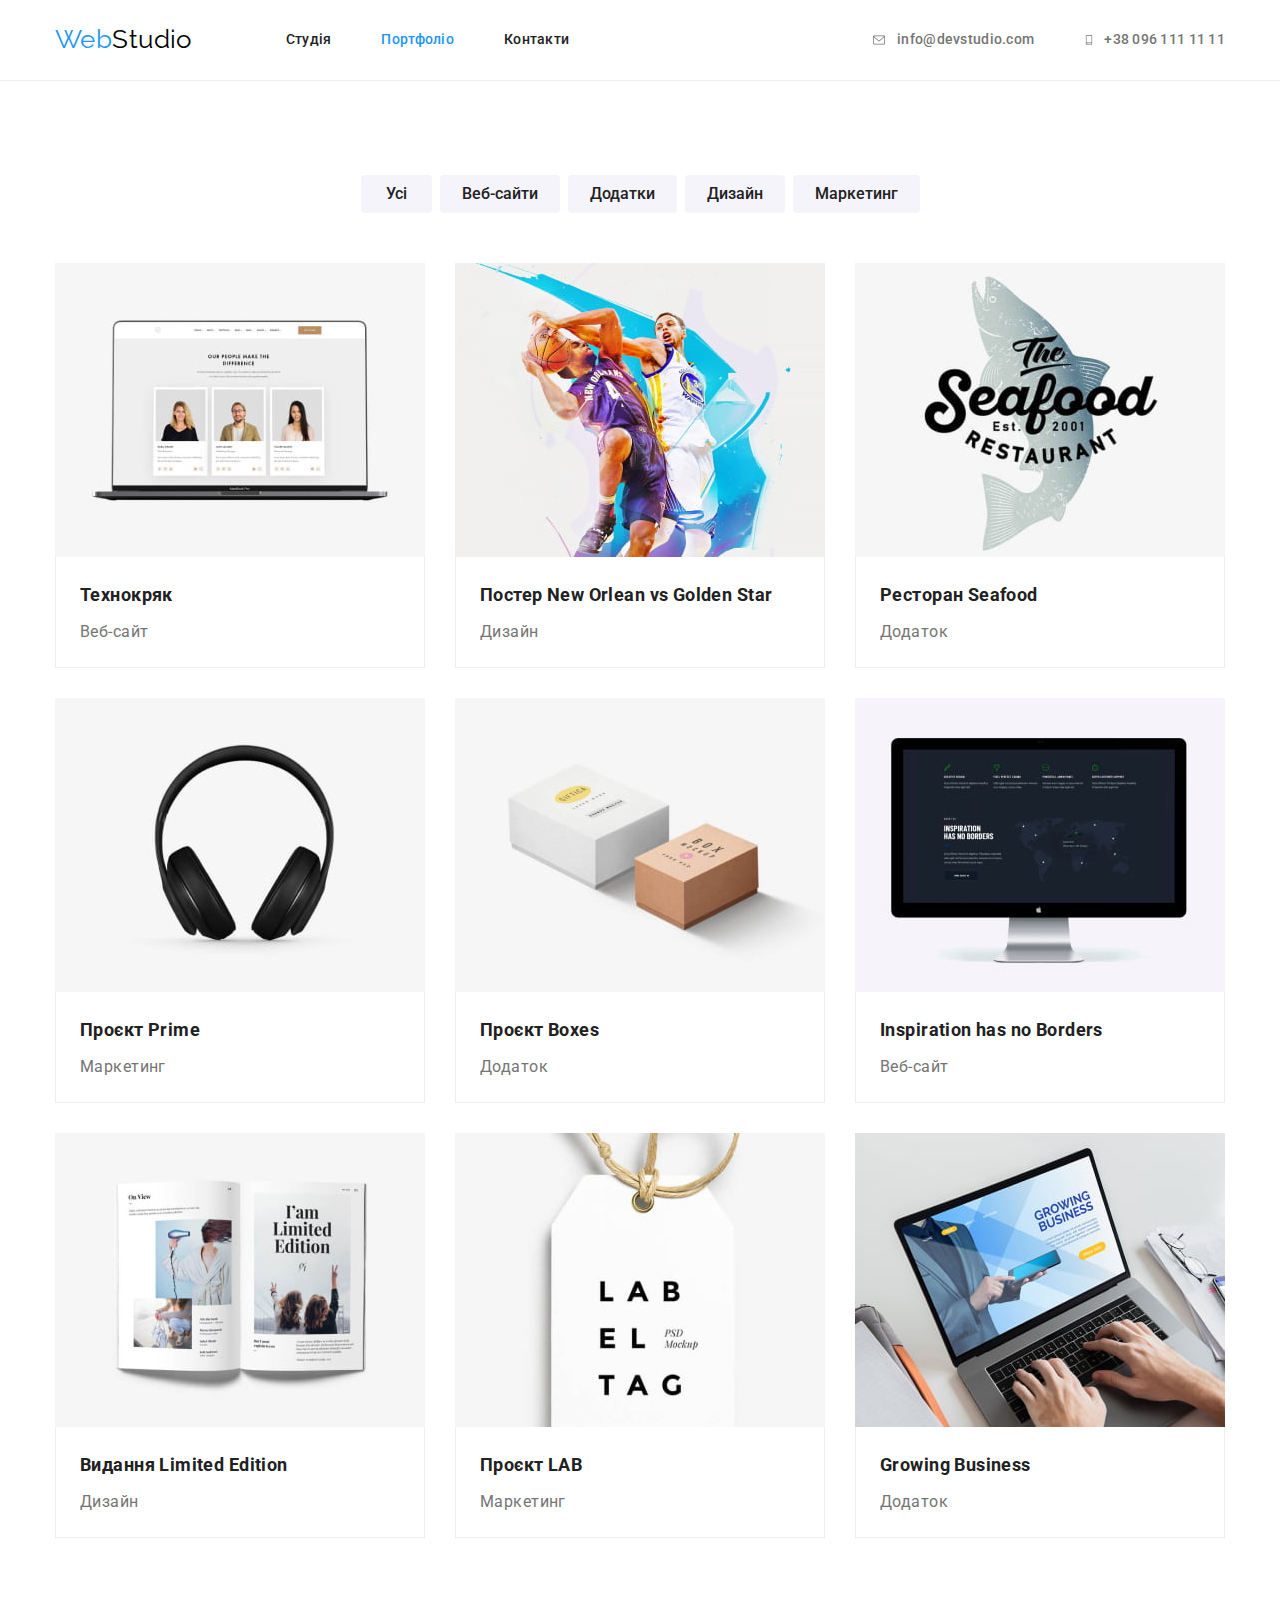
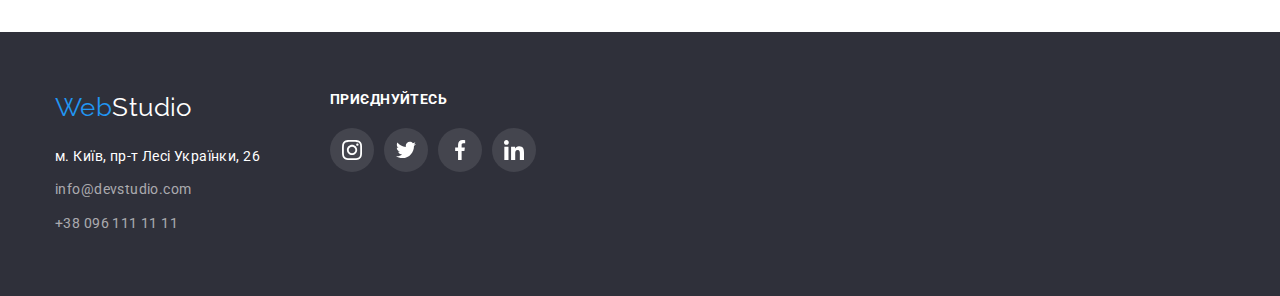
==== portfolio.html @ 6f7589ee "Initial commit" ====
<!DOCTYPE html>
<html lang="uk">

<head>
  <meta charset="UTF-8" />
  <meta http-equiv="X-UA-Compatible" content="IE=edge" />
  <meta name="viewport" content="width=device-width, initial-scale=1.0" />
  <title>Студія</title>

  <link href="https://fonts.googleapis.com/css2?family=Raleway:wght@700&family=Roboto:wght@400;500;700;900&display=swap"
    rel="stylesheet">
  <link rel="stylesheet" href="https://cdn.jsdelivr.net/npm/modern-normalize@1.1.0/modern-normalize.min.css">

  <link rel="stylesheet" href="css/styles.css">
</head>


<body>
  <!-- header -->
  <header class="page-header">
    <div class="container main-nav">
      <nav class="navigation">
        <a href="./index.html" class="logo">Web<span class="logo-color">Studio</span></a>
        <ul class="site-nav list">
          <li class="nav-item">
            <a href="./index.html" class="link-nav">Студія</a>
          </li>
          <li class="nav-item">
            <a href="./portfolio.html" class="link-nav current">Портфоліо</a>
          </li>
          <li class="nav-item"><a href="/" class="link-nav">Контакти</a></li>
        </ul>
      </nav>
      <ul class="auth-nav list">
        <li class="auth-item">
          <a href="mailto:mailto:info@devstudio.com" class="link-auth mail"><svg class="connection-icon" width="16"
              height="12">
              <use href="./images/sprite.svg#envelope"></use>
            </svg>info@devstudio.com</a>
        </li>
        <li class="auth-item">
          <a href="tel:+380961111111" class="link-auth phone">
            <svg class="connection-icon" width="10" height="16">
              <use href="./images/sprite.svg#smartphone"></use>
            </svg></span>+38 096 111 11 11</a>
        </li>
      </ul>
    </div>
  </header>
  <!-- main -->
  <main>
    <section class="section">
      <div class="container">
        <h1 class="visually-hidden">Портфоліо</h1>
        <ul class="button">
          <li class="button-position">
            <button type="button" class="button-secondary first">Усі</button>
          </li>
          <li class="button-position">
            <button type="button" class="button-secondary">Веб-сайти</button>
          </li>
          <li class="button-position">
            <button type="button" class="button-secondary">Додатки</button>
          </li>
          <li class="button-position">
            <button type="button" class="button-secondary">Дизайн</button>
          </li>
          <li class="button-position">
            <button type="button" class="button-secondary">Маркетинг</button>
          </li>
          <!-- portfolio -->
        </ul>
        <ul class="portfolio">
          <li class="portfolio-pic portfolio-shadow">
            <a href="/" class="link-pic">
              <img src="./images/portfolio1.jpg" alt="Технокряк" width="370" />
              <div class="portfolio-wrapper">
                <h2 class="portfolio-title">Технокряк</h2>
                <p class="paragraph-portfolio">Веб-сайт</p>
              </div>
            </a>
          </li>
          <li class="portfolio-pic portfolio-shadow">
            <a href="/" class="link-pic">
              <img src="./images/portfolio2.jpg" alt="Постер" width="370" />
              <div class="portfolio-wrapper">
                <h2 class="portfolio-title">
                  Постер New Orlean vs Golden Star
                </h2>
                <p class="paragraph-portfolio">Дизайн</p>
              </div>
            </a>
          </li>
          <li class="portfolio-pic portfolio-shadow">
            <a href="/" class="link-pic">
              <img src="./images/portfolio3.jpg" alt="Ресторан" width="370" />
              <div class="portfolio-wrapper">
                <h2 class="portfolio-title">Ресторан Seafood</h2>
                <p class="paragraph-portfolio">Додаток</p>
              </div>
            </a>
          </li>
          <li class="portfolio-pic portfolio-shadow">
            <a href="/" class="link-pic">
              <img src="./images/portfolio4.jpg" alt="Проєкт прайм" width="370" />
              <div class="portfolio-wrapper">
                <h2 class="portfolio-title">Проєкт Prime</h2>
                <p class="paragraph-portfolio">Маркетинг</p>
              </div>
            </a>
          </li>
          <li class="portfolio-pic portfolio-shadow">
            <a href="/" class="link-pic">
              <img src="./images/portfolio5.jpg" alt="Проєкт бокс" width="370" />
              <div class="portfolio-wrapper">
                <h2 class="portfolio-title">Проєкт Boxes</h2>
                <p class="paragraph-portfolio">Додаток</p>
              </div>
            </a>
          </li>
          <li class="portfolio-pic portfolio-shadow">
            <a href="/" class="link-pic">
              <img src="./images/portfolio6.jpg" alt="Натхнення" width="370" />
              <div class="portfolio-wrapper">
                <h2 class="portfolio-title">Inspiration has no Borders</h2>
                <p class="paragraph-portfolio">Веб-сайт</p>
              </div>
            </a>
          </li>
          <li class="portfolio-pic portfolio-shadow">
            <a href="/" class="link-pic">
              <img src="./images/portfolio7.jpg" alt="Видання" width="370" />
              <div class="portfolio-wrapper">
                <h2 class="portfolio-title">Видання Limited Edition</h2>
                <p class="paragraph-portfolio">Дизайн</p>
              </div>
            </a>
          </li>
          <li class="portfolio-pic portfolio-shadow">
            <a href="/" class="link-pic">
              <img src="./images/portfolio8.jpg" alt="Проєкт лаб" width="370" />
              <div class="portfolio-wrapper">
                <h2 class="portfolio-title">Проєкт LAB</h2>
                <p class="paragraph-portfolio">Маркетинг</p>
              </div>
            </a>
          </li>
          <li class="portfolio-pic portfolio-shadow">
            <a href="/" class="link-pic">
              <img src="./images/portfolio9.jpg" alt="Зростання бізнесу" width="370" />
              <div class="portfolio-wrapper">
                <h2 class="portfolio-title">Growing Business</h2>
                <p class="paragraph-portfolio">Додаток</p>
              </div>
            </a>
          </li>
        </ul>
      </div>
    </section>
  </main>
  <!-- footer -->
  <footer class="footer">
    <div class="container footer-container">
      <div class="footer-first">
        <a href="./index.html" class="logo-footer">Web<span class="logo-color-footer">Studio</span></a>
        <address class="footer-adress">
          <p class="footer-auth map">м. Київ, пр-т Лесі Українки, 26</p>
          <ul>
            <li class="footer-item">
              <a href="mailto:mailto:info@devstudio.com" class="footer-auth">info@devstudio.com</a>
            </li>
            <li class="footer-item">
              <a href="tel:+380961111111" class="footer-auth">+38 096 111 11 11</a>
            </li>
          </ul>
        </address>
      </div>

      <div class="footer-second">
        <h2 class="footer-title">ПРИЄДНУЙТЕСЬ</h2>
        <ul class="footer-social-list list">
          <li class="footer-social-item">
            <a href="" class="footer-social-link">
              <svg class="footer-social-icon" width="20" height="20">
                <use href="./images/sprite.svg#instagram"></use>
              </svg>
            </a>
          </li>
          <li class="footer-social-item">
            <a href="" class="footer-social-link">
              <svg class="footer-social-icon" width="20" height="20">
                <use href="./images/sprite.svg#twitter"></use>
              </svg>
            </a>
          </li>
          <li class="footer-social-item">
            <a href="" class="footer-social-link">
              <svg class="footer-social-icon" width="20" height="20">
                <use href="./images/sprite.svg#facebook"></use>
              </svg>
            </a>
          </li>
          <li class="footer-social-item">
            <a href="" class="footer-social-link">
              <svg class="footer-social-icon" width="20" height="20">
                <use href="./images/sprite.svg#linkedin"></use>
              </svg>
            </a>
          </li>
        </ul>
      </div>
    </div>
    </div>
  </footer>
</body>

</html>
---- css/styles.css ----
:root {
  --text-color: #757575;
  --brand-color: #2196f3;
  --white-color: #ffffff;
  --main-color: #212121;
  --background-second-color: #f5f4fa;
  --header-footer-color: #2f303a;
  --logo-black: #000000;
  --header-line: #ececec;
  --min-gap: 30px;
  --main-gap: 94px;
  --middle-gap: 50px;
}

body {
  background-color: var(--background-color);
  color: var(--text-color);
  font-family: Roboto, sans-serif;
  letter-spacing: 0.03em;
  font-size: 14px;
  line-height: 1.71;
}

h1,
h2,
h3,
p {
  margin-top: 0;
  margin-bottom: 0;
}

ul {
  margin-top: 0;
  margin-bottom: 0;
  padding-left: 0;
  list-style: none;
}

img {
  display: block;
  max-width: 100%;
  height: auto;
}

address {
  font-style: normal;
}

.visually-hidden {
  position: absolute;
  width: 1px;
  height: 1px;
  margin: -1px;
  border: 0;
  padding: 0;
  white-space: nowrap;
  clip-path: inset(100%);
  clip: rect(0 0 0 0);
  overflow: hidden;
}

/* =======основна сторінка======== */
/* logo */

.logo:hover,
.logo:focus {
  color: var(--brand-color);
}

.logo {
  font-family: Raleway, sans-serif;
  text-decoration: none;
  font-size: 26px;
  line-height: 1.2;
  color: var(--brand-color);
  cursor: pointer;
  margin-right: var(--main-gap);
}

.logo-color-footer {
  color: var(--white-color);
}

.logo-color {
  color: var(--logo-black);
}

/* page header */

.page-header {
  padding-top: 24px;
  padding-bottom: 25px;
  border-bottom: 1px solid var(--header-line);
}

.main-nav {
  display: flex;
  align-items: center;
}

.container {
  width: 1200px;
  padding-left: 15px;
  padding-right: 15px;
  margin-left: auto;
  margin-right: auto;
}

.section {
  padding-top: var(--main-gap);
  padding-bottom: var(--main-gap);
}

/* site nav */

.site-nav .link-nav {
  color: var(--main-color);
  font-weight: 500;
  line-height: 1.14;
  letter-spacing: 0.02em;
  text-decoration: none;
}

.site-nav .link-nav:hover,
.site-nav .link-nav:focus {
  color: var(--brand-color);
}

.site-nav .link-nav.current {
  color: var(--brand-color);
}

.auth-nav .link-auth {
  color: var(--text-color);
  font-weight: 500;
  line-height: 1.14;
  letter-spacing: 0.02em;
  text-decoration: none;
}

.auth-nav .link-auth:hover,
.auth-nav .link-auth:focus {
  color: var(--brand-color);
}

.navigation {
  display: flex;
  align-items: center;
}

.site-nav {
  display: flex;
  align-items: center;
}

.auth-nav {
  display: flex;
  align-items: center;
  margin-left: auto;
}

.auth-item:not(:last-child) {
  margin-right: var(--middle-gap);
}

.nav-item:not(:last-child) {
  margin-right: var(--middle-gap);
}

.link-auth {
  display: flex;
  align-items: center;
  gap: 10px;
}

.link-auth:hover .connection-icon,
.link-auth:focus .connection-icon {
  fill: var(--brand-color);
}

.connection-icon {
  fill: var(--text-color);
}

/* hero */

.hero {
  text-align: center;
  padding-top: 200px;
  padding-bottom: 200px;

  background-color: #c4c4c4;
  background-image: linear-gradient(rgba(47, 48, 58, 0.4),
      rgba(47, 48, 58, 0.4)),
    url("../images/header.jpg");

  background-repeat: no-repeat;
  background-position: center;
  background-size: cover;
  max-width: 100%;
  height: 600px;
  left: 0px;
  top: 80px;
}

.hero-title {
  color: var(--white-color);
  font-weight: 900;
  width: 696px;
  font-size: 44px;
  line-height: 1.36;
  letter-spacing: 0.06em;
  text-transform: uppercase;
  margin-bottom: var(--min-gap);
  margin-left: auto;
  margin-right: auto;
}

.button-primary {
  padding: 10px 20px;
  min-width: 216px;
  background-color: var(--brand-color);
  color: var(--white-color);
  font-family: inherit;
  font-weight: 700;
  font-size: 16px;
  line-height: 1.87;
  letter-spacing: 0.06em;
  cursor: pointer;
  border-radius: 4px;
  border: 1px solid var(--brand-color);
}

.button-primary:hover,
.button-primary:focus {
  color: var(--brand-color);
}

/* about */

.about-us {
  padding-bottom: 0;
}

.section-title {
  color: var(--main-color);
  font-weight: 700;
  font-size: 36px;
  line-height: 1.16;
  margin-bottom: var(--middle-gap);
  text-align: center;
}

.title {
  font-weight: 700;
  font-size: 14px;
  line-height: 1.14;
}

.team {
  background-color: var(--background-second-color);
}

.advantage .title {
  color: var(--main-color);
}

.advantage {
  display: flex;
  flex-wrap: wrap;
  margin-top: calc(-1 * var(--min-gap));
  margin-left: calc(-1 * var(--min-gap));
}

.indent {
  flex-wrap: wrap;
  width: calc(100% / 4 - 30px);
  margin-top: var(--min-gap);
  margin-left: var(--min-gap);
}

.indent::before {
  display: block;
  content: "";
  height: 120px;
  background-size: contain;
  background-repeat: no-repeat;
  background-position: center;
  background-color: #f5f4fa;

  margin-bottom: 30px;
}

.icon-adv-details::before {
  background-image: url(../images/advantage1.svg);
  background-size: 70px;
}

.icon-adv-punct::before {
  background-image: url(../images/advantage2.svg);
  background-size: 70px;
}

.icon-adv-plan::before {
  background-image: url(../images/advantage3.svg);
  background-size: 70px;
}

.icon-adv-tech::before {
  background-image: url(../images/advantage4.svg);
  background-size: 70px;
}

.images-work {
  width: calc((100% - 3 * var(--min-gap)) / 3);
  margin-top: var(--min-gap);
  margin-left: var(--min-gap);
}

.picture-work {
  display: flex;
  flex-wrap: wrap;
  margin-top: calc(-1 * var(--min-gap));
  margin-left: calc(-1 * var(--min-gap));
}

/* team */
.team-title {
  color: var(--main-color);
  font-weight: 500;
  font-size: 16px;
  line-height: 1.18;
  text-align: center;
}

.picture {
  display: flex;
  flex-wrap: wrap;
}

.content-wrapper {
  padding: var(--min-gap);
  box-shadow: 0px 1px 3px rgba(0, 0, 0, 0.12), 0px 1px 1px rgba(0, 0, 0, 0.14), 0px 2px 1px rgba(0, 0, 0, 0.2);
  border-radius: 0px 0px 4px 4px;
}

.team-pic {
  width: calc((100% - 90px) / 4);
}

.team-pic:not(:nth-child(4n)) {
  margin-right: var(--min-gap);
}

.team-pic:not(:nth-last-child(-n + 4)) {
  margin-bottom: var(--min-gap);
}

.text {
  margin-bottom: 10px;
}

.team-pic {
  background-color: var(--white-color);
}

.paragraph {
  line-height: 1.18;
  text-align: center;
  margin-bottom: 16px;
}

.team-social-list {
  display: flex;
  justify-content: center;
}

.team-social-item+.team-social-item {
  margin-left: 10px;
}

.team-social-link {
  width: 44px;
  height: 44px;
  background-color: #fff;
  display: flex;
  justify-content: center;
  align-items: center;
  border-radius: 50%;
  color: #afb1b8;
}

.team-social-icon {
  fill: currentColor;
}

.team-social-link:hover,
.team-social-link:focus {
  background-color: var(--brand-color);
  color: #fff;
}

.clients-social-list {
  display: flex;
  justify-content: center;
  margin-left: -30px;
}

.clients-social-item {
  width: calc(100% / 6 - 30px);
  margin-left: 30px;
}

.clients-social-item+.clients-social-item {
  margin-left: 30px;
}

.clients-social-link {
  width: 170px;
  height: 92px;
  display: flex;
  justify-content: center;
  align-items: center;
  color: #afb1b8;
  border: 1px solid #afb1b8;
  border-radius: 4px;
}

.clients-social-icon {
  fill: currentColor;
}

.clients-social-icon:hover,
.clients-social-icon:focus {
  fill: var(--brand-color);
}

.clients-social-link:hover,
.clients-social-link:focus {
  background-color: #ffffff;
  color: var(--brand-color);
  border: 1px solid #2196f3;
  border-radius: 4px;
}

/* footer */
.footer {
  background-color: var(--header-footer-color);
}

.logo-footer {
  font-family: Raleway, sans-serif;
  text-decoration: none;
  font-size: 26px;
  line-height: 1.2;
  color: var(--brand-color);
  cursor: pointer;
  margin-right: 0;
}

.logo-color.footer {
  margin-right: 0;
}

.footer {
  background-color: var(--header-footer-color);
  padding: 60px 0;
}

.footer-container {
  display: flex;
}

.footer-first {
  margin-right: 70px;
}

.footer-adress {
  margin-top: 20px;
}

.footer-auth {
  margin-bottom: 9px;
}

.footer-item:not(:last-child) {
  margin-bottom: 9px;
}

.footer-second {
  vertical-align: baseline;
}

.footer-title {
  font-weight: bold;
  font-size: 14px;
  line-height: 1.14;
  letter-spacing: 0.03em;
  text-transform: uppercase;

  color: #fff;


  margin-bottom: 20px;
}

.footer-social-list {
  display: flex;
  justify-content: center;
  padding-bottom: 30px;
}

.footer-social-item+.footer-social-item {
  margin-left: 10px;
}

.footer-social-link {
  width: 44px;
  height: 44px;
  background-color: rgba(255, 255, 255, 0.1);
  display: flex;
  justify-content: center;
  align-items: center;
  border-radius: 50%;
  color: #fff;
}

.footer-social-icon {
  fill: currentColor;
}

.footer-social-link:hover,
.footer-social-link:focus {
  background-color: var(--brand-color);
  fill: #fff;
}

/* ==========сторінка портфоліо============= */

/* button */
.button button {
  font-family: inherit;
  font-weight: 500;
  font-size: 16px;
  line-height: 1.62;
  cursor: pointer;
  border-radius: 4px;
  border: 1px solid var(--background-second-color);
  background-color: var(--background-second-color);
  border: none;
}

.button-secondary {
  background-color: var(--white-color);
  color: var(--main-color);
  padding: 6px 22px;
}

.first {
  padding: 6px 25px;
}

.button-secondary:hover,
.button-secondary:focus {
  color: var(--white-color);
  background-color: var(--brand-color);
  box-shadow: 0px 3px 1px rgba(0, 0, 0, 0.1), 0px 1px 2px rgba(0, 0, 0, 0.08), 0px 2px 2px rgba(0, 0, 0, 0.12);
}

.button {
  display: flex;
  align-items: center;
  justify-content: center;
  margin-bottom: var(--middle-gap);
}

.button-position:not(:last-child) {
  margin-right: 8px;
}

/* portfolio */

.portfolio-title {
  color: var(--main-color);
  font-weight: 700;
  font-size: 18px;
  line-height: 2;
  text-decoration: none;
  margin-bottom: 4px;
}

.paragraph-portfolio {
  font-size: 16px;
  line-height: 1.87;
}

.portfolio {
  display: flex;
  flex-wrap: wrap;
  margin-left: calc(-1 * var(--min-gap));
  margin-top: calc(-1 * var(--min-gap));
  background-color: var(--white-color);
}

.portfolio-pic {
  margin-left: var(--min-gap);
  margin-top: var(--min-gap);
  width: calc((100 - 90) / 3);
}

.link-pic {
  text-decoration: none;
  color: var(--text-color);
}

.portfolio-wrapper {
  padding: 20px 24px;
  border: 1px solid #eeeeee;
  border-top: none;
}

.portfolio-shadow:hover,
.portfolio-shadow:focus {
  box-shadow: 0px 1px 1px rgba(0, 0, 0, 0.12), 0px 4px 4px rgba(0, 0, 0, 0.06), 1px 4px 6px rgba(0, 0, 0, 0.16);
}

/* footer */

.footer-auth {
  color: var(--white-color);
  line-height: 24px;
  text-decoration: none;
  color: rgba(255, 255, 255, 0.6);
}

.footer-auth.map {
  line-height: 24px;
  color: var(--white-color);
}
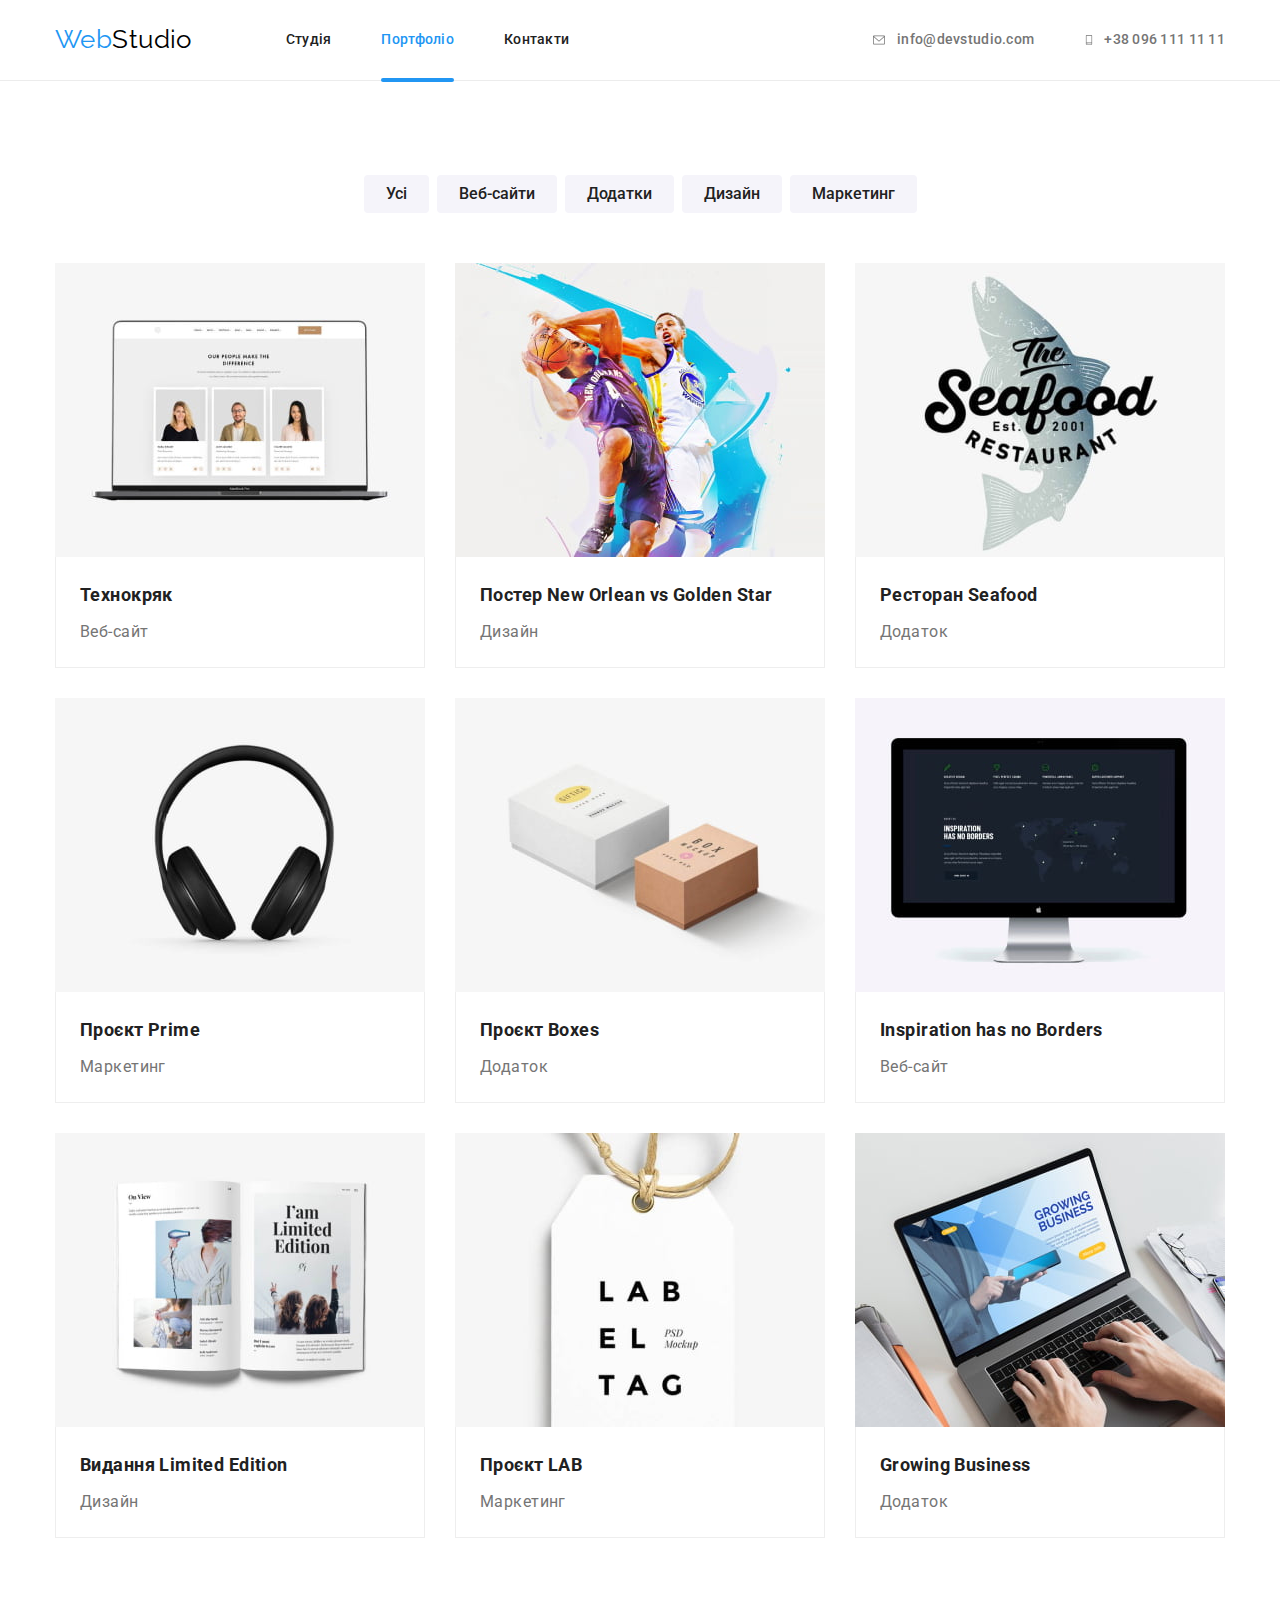
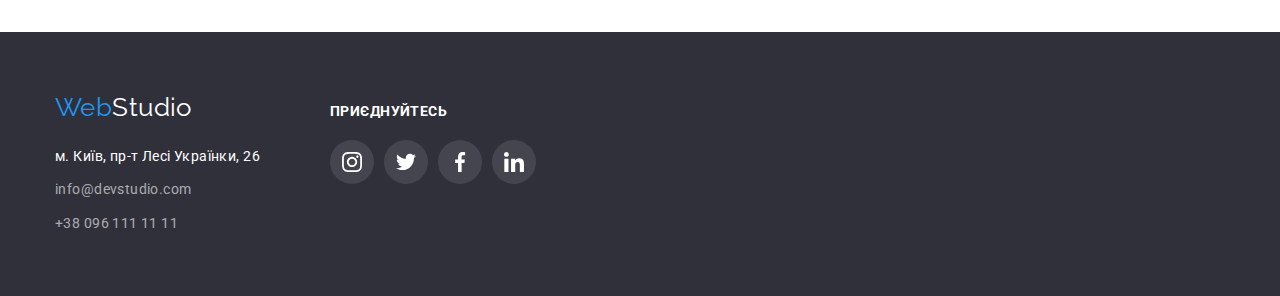
==== commit cd6a9393: "hw 5" ====
--- a/portfolio.html
+++ b/portfolio.html
@@ -71,18 +71,35 @@
           <!-- portfolio -->
         </ul>
         <ul class="portfolio">
-          <li class="portfolio-pic portfolio-shadow">
-            <a href="/" class="link-pic">
-              <img src="./images/portfolio1.jpg" alt="Технокряк" width="370" />
+          <li class="portfolio-pic ">
+
+            <a href="/" class="link-pic">
+              <div class="thumb">
+                <img src="./images/portfolio1.jpg" alt="Технокряк" width="370" />
+                <div class="overlay">
+                  <p class="portfolio-action">Ресурс пропонує комплексні пропозиції з різним рівнем функціоналу та
+                    сервісів. Все це дозволить відвідувачу отримати
+                    вичерпні відомості про компанію чи приватну особу.</p>
+                </div>
+              </div>
+
               <div class="portfolio-wrapper">
                 <h2 class="portfolio-title">Технокряк</h2>
                 <p class="paragraph-portfolio">Веб-сайт</p>
               </div>
             </a>
-          </li>
-          <li class="portfolio-pic portfolio-shadow">
-            <a href="/" class="link-pic">
-              <img src="./images/portfolio2.jpg" alt="Постер" width="370" />
+
+          </li>
+          <li class="portfolio-pic">
+            <a href="/" class="link-pic">
+              <div class="thumb">
+                <img src="./images/portfolio2.jpg" alt="Постер" width="370" />
+                <div class="overlay">
+                  <p class="portfolio-action">Ресурс пропонує комплексні пропозиції з різним рівнем функціоналу та
+                    сервісів. Все це дозволить відвідувачу отримати
+                    вичерпні відомості про компанію чи приватну особу.</p>
+                </div>
+              </div>
               <div class="portfolio-wrapper">
                 <h2 class="portfolio-title">
                   Постер New Orlean vs Golden Star
@@ -91,63 +108,112 @@
               </div>
             </a>
           </li>
-          <li class="portfolio-pic portfolio-shadow">
-            <a href="/" class="link-pic">
-              <img src="./images/portfolio3.jpg" alt="Ресторан" width="370" />
+          <li class="portfolio-pic">
+            <a href="/" class="link-pic">
+              <div class="thumb">
+                <img src="./images/portfolio3.jpg" alt="Ресторан" width="370" />
+                <div class="overlay">
+                  <p class="portfolio-action">Ресурс пропонує комплексні пропозиції з різним рівнем функціоналу та
+                    сервісів. Все це дозволить відвідувачу отримати
+                    вичерпні відомості про компанію чи приватну особу.</p>
+                </div>
+              </div>
               <div class="portfolio-wrapper">
                 <h2 class="portfolio-title">Ресторан Seafood</h2>
                 <p class="paragraph-portfolio">Додаток</p>
               </div>
             </a>
           </li>
-          <li class="portfolio-pic portfolio-shadow">
-            <a href="/" class="link-pic">
-              <img src="./images/portfolio4.jpg" alt="Проєкт прайм" width="370" />
+          <li class="portfolio-pic ">
+            <a href="/" class="link-pic">
+              <div class="thumb">
+                <img src="./images/portfolio4.jpg" alt="Проєкт прайм" width="370" />
+                <div class="overlay">
+                  <p class="portfolio-action">Ресурс пропонує комплексні пропозиції з різним рівнем функціоналу та
+                    сервісів. Все це дозволить відвідувачу отримати
+                    вичерпні відомості про компанію чи приватну особу.</p>
+                </div>
+              </div>
               <div class="portfolio-wrapper">
                 <h2 class="portfolio-title">Проєкт Prime</h2>
                 <p class="paragraph-portfolio">Маркетинг</p>
               </div>
             </a>
           </li>
-          <li class="portfolio-pic portfolio-shadow">
-            <a href="/" class="link-pic">
-              <img src="./images/portfolio5.jpg" alt="Проєкт бокс" width="370" />
+          <li class="portfolio-pic ">
+            <a href="/" class="link-pic">
+              <div class="thumb">
+                <img src="./images/portfolio5.jpg" alt="Проєкт бокс" width="370" />
+                <div class="overlay">
+                  <p class="portfolio-action">Ресурс пропонує комплексні пропозиції з різним рівнем функціоналу та
+                    сервісів. Все це дозволить відвідувачу отримати
+                    вичерпні відомості про компанію чи приватну особу.</p>
+                </div>
+              </div>
               <div class="portfolio-wrapper">
                 <h2 class="portfolio-title">Проєкт Boxes</h2>
                 <p class="paragraph-portfolio">Додаток</p>
               </div>
             </a>
           </li>
-          <li class="portfolio-pic portfolio-shadow">
-            <a href="/" class="link-pic">
-              <img src="./images/portfolio6.jpg" alt="Натхнення" width="370" />
+          <li class="portfolio-pic">
+            <a href="/" class="link-pic">
+              <div class="thumb">
+                <img src="./images/portfolio6.jpg" alt="Натхнення" width="370" />
+                <div class="overlay">
+                  <p class="portfolio-action">Ресурс пропонує комплексні пропозиції з різним рівнем функціоналу та
+                    сервісів. Все це дозволить відвідувачу отримати
+                    вичерпні відомості про компанію чи приватну особу.</p>
+                </div>
+              </div>
               <div class="portfolio-wrapper">
                 <h2 class="portfolio-title">Inspiration has no Borders</h2>
                 <p class="paragraph-portfolio">Веб-сайт</p>
               </div>
             </a>
           </li>
-          <li class="portfolio-pic portfolio-shadow">
-            <a href="/" class="link-pic">
-              <img src="./images/portfolio7.jpg" alt="Видання" width="370" />
+          <li class="portfolio-pic ">
+            <a href="/" class="link-pic">
+              <div class="thumb">
+                <img src="./images/portfolio7.jpg" alt="Видання" width="370" />
+                <div class="overlay">
+                  <p class="portfolio-action">Ресурс пропонує комплексні пропозиції з різним рівнем функціоналу та
+                    сервісів. Все це дозволить відвідувачу отримати
+                    вичерпні відомості про компанію чи приватну особу.</p>
+                </div>
+              </div>
               <div class="portfolio-wrapper">
                 <h2 class="portfolio-title">Видання Limited Edition</h2>
                 <p class="paragraph-portfolio">Дизайн</p>
               </div>
             </a>
           </li>
-          <li class="portfolio-pic portfolio-shadow">
-            <a href="/" class="link-pic">
-              <img src="./images/portfolio8.jpg" alt="Проєкт лаб" width="370" />
+          <li class="portfolio-pic">
+            <a href="/" class="link-pic">
+              <div class="thumb">
+                <img src="./images/portfolio8.jpg" alt="Проєкт лаб" width="370" />
+                <div class="overlay">
+                  <p class="portfolio-action">Ресурс пропонує комплексні пропозиції з різним рівнем функціоналу та
+                    сервісів. Все це дозволить відвідувачу отримати
+                    вичерпні відомості про компанію чи приватну особу.</p>
+                </div>
+              </div>
               <div class="portfolio-wrapper">
                 <h2 class="portfolio-title">Проєкт LAB</h2>
                 <p class="paragraph-portfolio">Маркетинг</p>
               </div>
             </a>
           </li>
-          <li class="portfolio-pic portfolio-shadow">
-            <a href="/" class="link-pic">
-              <img src="./images/portfolio9.jpg" alt="Зростання бізнесу" width="370" />
+          <li class="portfolio-pic">
+            <a href="/" class="link-pic">
+              <div class="thumb">
+                <img src="./images/portfolio9.jpg" alt="Зростання бізнесу" width="370" />
+                <div class="overlay">
+                  <p class="portfolio-action">Ресурс пропонує комплексні пропозиції з різним рівнем функціоналу та
+                    сервісів. Все це дозволить відвідувачу отримати
+                    вичерпні відомості про компанію чи приватну особу.</p>
+                </div>
+              </div>
               <div class="portfolio-wrapper">
                 <h2 class="portfolio-title">Growing Business</h2>
                 <p class="paragraph-portfolio">Додаток</p>
--- a/css/styles.css
+++ b/css/styles.css
@@ -119,11 +119,14 @@
   line-height: 1.14;
   letter-spacing: 0.02em;
   text-decoration: none;
+
+  transition: color 250ms cubic-bezier(0.4, 0, 0.2, 1);
 }
 
 .site-nav .link-nav:hover,
 .site-nav .link-nav:focus {
   color: var(--brand-color);
+
 }
 
 .site-nav .link-nav.current {
@@ -136,11 +139,43 @@
   line-height: 1.14;
   letter-spacing: 0.02em;
   text-decoration: none;
+
+  transition: color 250ms cubic-bezier(0.4, 0, 0.2, 1);
 }
 
 .auth-nav .link-auth:hover,
 .auth-nav .link-auth:focus {
   color: var(--brand-color);
+
+}
+
+.link-nav {
+  position: relative;
+}
+
+.link-nav::after {
+  content: "";
+  position: absolute;
+
+  display: block;
+  margin-top: 26px;
+
+  border-radius: 2px;
+
+  width: 100%;
+  height: 4px;
+  background-color: var(--brand-color);
+  opacity: 0;
+
+  transition: opacity 250ms cubic-bezier(0.4, 0, 0.2, 1);
+}
+
+.link-nav:hover::after {
+  opacity: 1;
+}
+
+.link-nav.current::after {
+  opacity: 1;
 }
 
 .navigation {
@@ -167,19 +202,23 @@
   margin-right: var(--middle-gap);
 }
 
+
 .link-auth {
   display: flex;
   align-items: center;
   gap: 10px;
+
 }
 
 .link-auth:hover .connection-icon,
 .link-auth:focus .connection-icon {
   fill: var(--brand-color);
+
 }
 
 .connection-icon {
   fill: var(--text-color);
+  transition: 250ms cubic-bezier(0.4, 0, 0.2, 1);
 }
 
 /* hero */
@@ -197,7 +236,8 @@
   background-repeat: no-repeat;
   background-position: center;
   background-size: cover;
-  max-width: 100%;
+  max-width: 1600px;
+  margin: 0 auto;
   height: 600px;
   left: 0px;
   top: 80px;
@@ -229,11 +269,13 @@
   cursor: pointer;
   border-radius: 4px;
   border: 1px solid var(--brand-color);
+
+  transition: background-color 250ms cubic-bezier(0.4, 0, 0.2, 1);
 }
 
 .button-primary:hover,
 .button-primary:focus {
-  color: var(--brand-color);
+  background-color: var(--brand-color);
 }
 
 /* about */
@@ -317,6 +359,32 @@
   margin-left: var(--min-gap);
 }
 
+.thumb-works {
+  position: relative;
+  overflow: hidden;
+}
+
+
+.images-text {
+  position: absolute;
+  width: 100%;
+  height: 100%;
+  top: 0;
+  left: 0;
+  transform: translateY(76%);
+  font-style: normal;
+  font-weight: 700;
+  font-size: 14px;
+  line-height: 1.14;
+  text-align: center;
+  letter-spacing: 0.03em;
+  text-transform: uppercase;
+  padding-top: 27px;
+  color: #fff;
+  background: rgba(47, 48, 58, 0.8);
+
+}
+
 .picture-work {
   display: flex;
   flex-wrap: wrap;
@@ -388,10 +456,14 @@
   align-items: center;
   border-radius: 50%;
   color: #afb1b8;
+
+  transition: 250ms cubic-bezier(0.4, 0, 0.2, 1);
 }
 
 .team-social-icon {
   fill: currentColor;
+
+  transition: background-color 250ms cubic-bezier(0.4, 0, 0.2, 1), color 250ms cubic-bezier(0.4, 0, 0.2, 1);
 }
 
 .team-social-link:hover,
@@ -407,7 +479,6 @@
 }
 
 .clients-social-item {
-  width: calc(100% / 6 - 30px);
   margin-left: 30px;
 }
 
@@ -424,15 +495,8 @@
   color: #afb1b8;
   border: 1px solid #afb1b8;
   border-radius: 4px;
-}
-
-.clients-social-icon {
-  fill: currentColor;
-}
-
-.clients-social-icon:hover,
-.clients-social-icon:focus {
-  fill: var(--brand-color);
+
+  transition: background-color 250ms cubic-bezier(0.4, 0, 0.2, 1), color 250ms cubic-bezier(0.4, 0, 0.2, 1), border 250ms cubic-bezier(0.4, 0, 0.2, 1);
 }
 
 .clients-social-link:hover,
@@ -440,7 +504,16 @@
   background-color: #ffffff;
   color: var(--brand-color);
   border: 1px solid #2196f3;
-  border-radius: 4px;
+}
+
+.clients-social-icon {
+  fill: currentColor;
+  transition: fill 250ms cubic-bezier(0.4, 0, 0.2, 1);
+}
+
+.clients-social-icon:hover,
+.clients-social-icon:focus {
+  fill: var(--brand-color);
 }
 
 /* footer */
@@ -469,6 +542,7 @@
 
 .footer-container {
   display: flex;
+  align-items: baseline;
 }
 
 .footer-first {
@@ -507,7 +581,6 @@
 .footer-social-list {
   display: flex;
   justify-content: center;
-  padding-bottom: 30px;
 }
 
 .footer-social-item+.footer-social-item {
@@ -523,10 +596,8 @@
   align-items: center;
   border-radius: 50%;
   color: #fff;
-}
-
-.footer-social-icon {
-  fill: currentColor;
+
+  transition: background-color 250ms cubic-bezier(0.4, 0, 0.2, 1), fill 250ms cubic-bezier(0.4, 0, 0.2, 1);
 }
 
 .footer-social-link:hover,
@@ -534,6 +605,11 @@
   background-color: var(--brand-color);
   fill: #fff;
 }
+
+.footer-social-icon {
+  fill: currentColor;
+}
+
 
 /* ==========сторінка портфоліо============= */
 
@@ -550,14 +626,16 @@
   border: none;
 }
 
+.first {
+  padding: 6px 25px;
+}
+
 .button-secondary {
   background-color: var(--white-color);
   color: var(--main-color);
   padding: 6px 22px;
-}
-
-.first {
-  padding: 6px 25px;
+
+  transition: color 250ms cubic-bezier(0.4, 0, 0.2, 1), background-color 250ms cubic-bezier(0.4, 0, 0.2, 1), box-shadow 250ms cubic-bezier(0.4, 0, 0.2, 1);
 }
 
 .button-secondary:hover,
@@ -606,6 +684,15 @@
   margin-left: var(--min-gap);
   margin-top: var(--min-gap);
   width: calc((100 - 90) / 3);
+
+  overflow: hidden;
+
+  transition: box-shadow 250ms cubic-bezier(0.4, 0, 0.2, 1);
+}
+
+.portfolio-pic:hover,
+.portfolio-pic:focus {
+  box-shadow: 0px 1px 1px rgba(0, 0, 0, 0.12), 0px 4px 4px rgba(0, 0, 0, 0.06), 1px 4px 6px rgba(0, 0, 0, 0.16);
 }
 
 .link-pic {
@@ -619,10 +706,81 @@
   border-top: none;
 }
 
-.portfolio-shadow:hover,
-.portfolio-shadow:focus {
-  box-shadow: 0px 1px 1px rgba(0, 0, 0, 0.12), 0px 4px 4px rgba(0, 0, 0, 0.06), 1px 4px 6px rgba(0, 0, 0, 0.16);
-}
+
+.thumb {
+  position: relative;
+  overflow: hidden;
+
+  display: flex;
+  justify-content: center;
+  color: #fff;
+
+  font-size: 18px;
+  line-height: 1.56;
+  letter-spacing: 0.03em;
+}
+
+.overlay {
+  position: absolute;
+  top: 0;
+  left: 0;
+  width: 100%;
+  height: 100%;
+  background: rgba(33, 150, 243, 0.9);
+
+  transform: translateY(100%);
+  transition: transform 250ms cubic-bezier(0.4, 0, 0.2, 1);
+}
+
+.portfolio-pic:hover .overlay {
+  transform: translateY(0);
+}
+
+/* .thumb::before {
+  display: inline-block;
+  position: absolute;
+  content: "";
+  width: 100%;
+  height: 100%;
+  background: rgba(33, 150, 243, 0.9);
+
+  opacity: 0;
+
+  transform: translateY(100%);
+  transition: transform 250ms cubic-bezier(0.4, 0, 0.2, 1);
+}
+
+.portfolio-pic:hover .thumb::before {
+  transform: translateY(0);
+ }  */
+
+
+/* .thumb:hover::before {
+  opacity: 1;
+} */
+
+
+.portfolio-action {
+  display: flex;
+  /* justify-content: center; */
+
+  position: absolute;
+  width: 100%;
+  height: 100%;
+  padding: 63px 24px;
+  top: 50%;
+  left: 50%;
+  transform: translate(-50%, -50%);
+  /* opacity: 0; */
+  color: #fff;
+
+  /* transition: opacity 250ms cubic-bezier(0.4, 0, 0.2, 1); */
+}
+
+/* 
+.portfolio-action:hover {
+  opacity: 1;
+} */
 
 /* footer */
 
@@ -636,4 +794,59 @@
 .footer-auth.map {
   line-height: 24px;
   color: var(--white-color);
+}
+
+/* backdrop and modal*/
+.backdrop {
+  position: fixed;
+  width: 100%;
+  height: 100%;
+  top: 0;
+  left: 0;
+
+  background-color: rgba(0, 0, 0, 0.2);
+}
+
+.backdrop.is-hidden {
+  opacity: 0;
+  visibility: hidden;
+  pointer-events: none;
+}
+
+.modal {
+  position: absolute;
+  top: 50%;
+  left: 50%;
+  transform: translate(-50%, -50%);
+
+  min-width: 528px;
+  min-height: 581px;
+
+  background-color: #fff;
+  box-shadow: 0px 1px 3px rgba(0, 0, 0, 0.12), 0px 1px 1px rgba(0, 0, 0, 0.14), 0px 2px 1px rgba(0, 0, 0, 0.2);
+  border-radius: 4px;
+}
+
+.close {
+  position: absolute;
+  top: 8px;
+  right: 8px;
+  display: flex;
+  justify-content: center;
+  align-items: center;
+  width: 30px;
+  height: 30px;
+  border-radius: 50%;
+  padding: 4;
+  background-color: #fff;
+  border: 1px solid rgba(0, 0, 0, 0.1);
+  cursor: pointer;
+
+  transition: fill 250ms cubic-bezier(0.4, 0, 0.2, 1), border 250ms cubic-bezier(0.4, 0, 0.2, 1);
+}
+
+.close:hover,
+.close:focus {
+  fill: #2196f3;
+  border: 1px solid rgba(0, 0, 0, 0.1);
 }